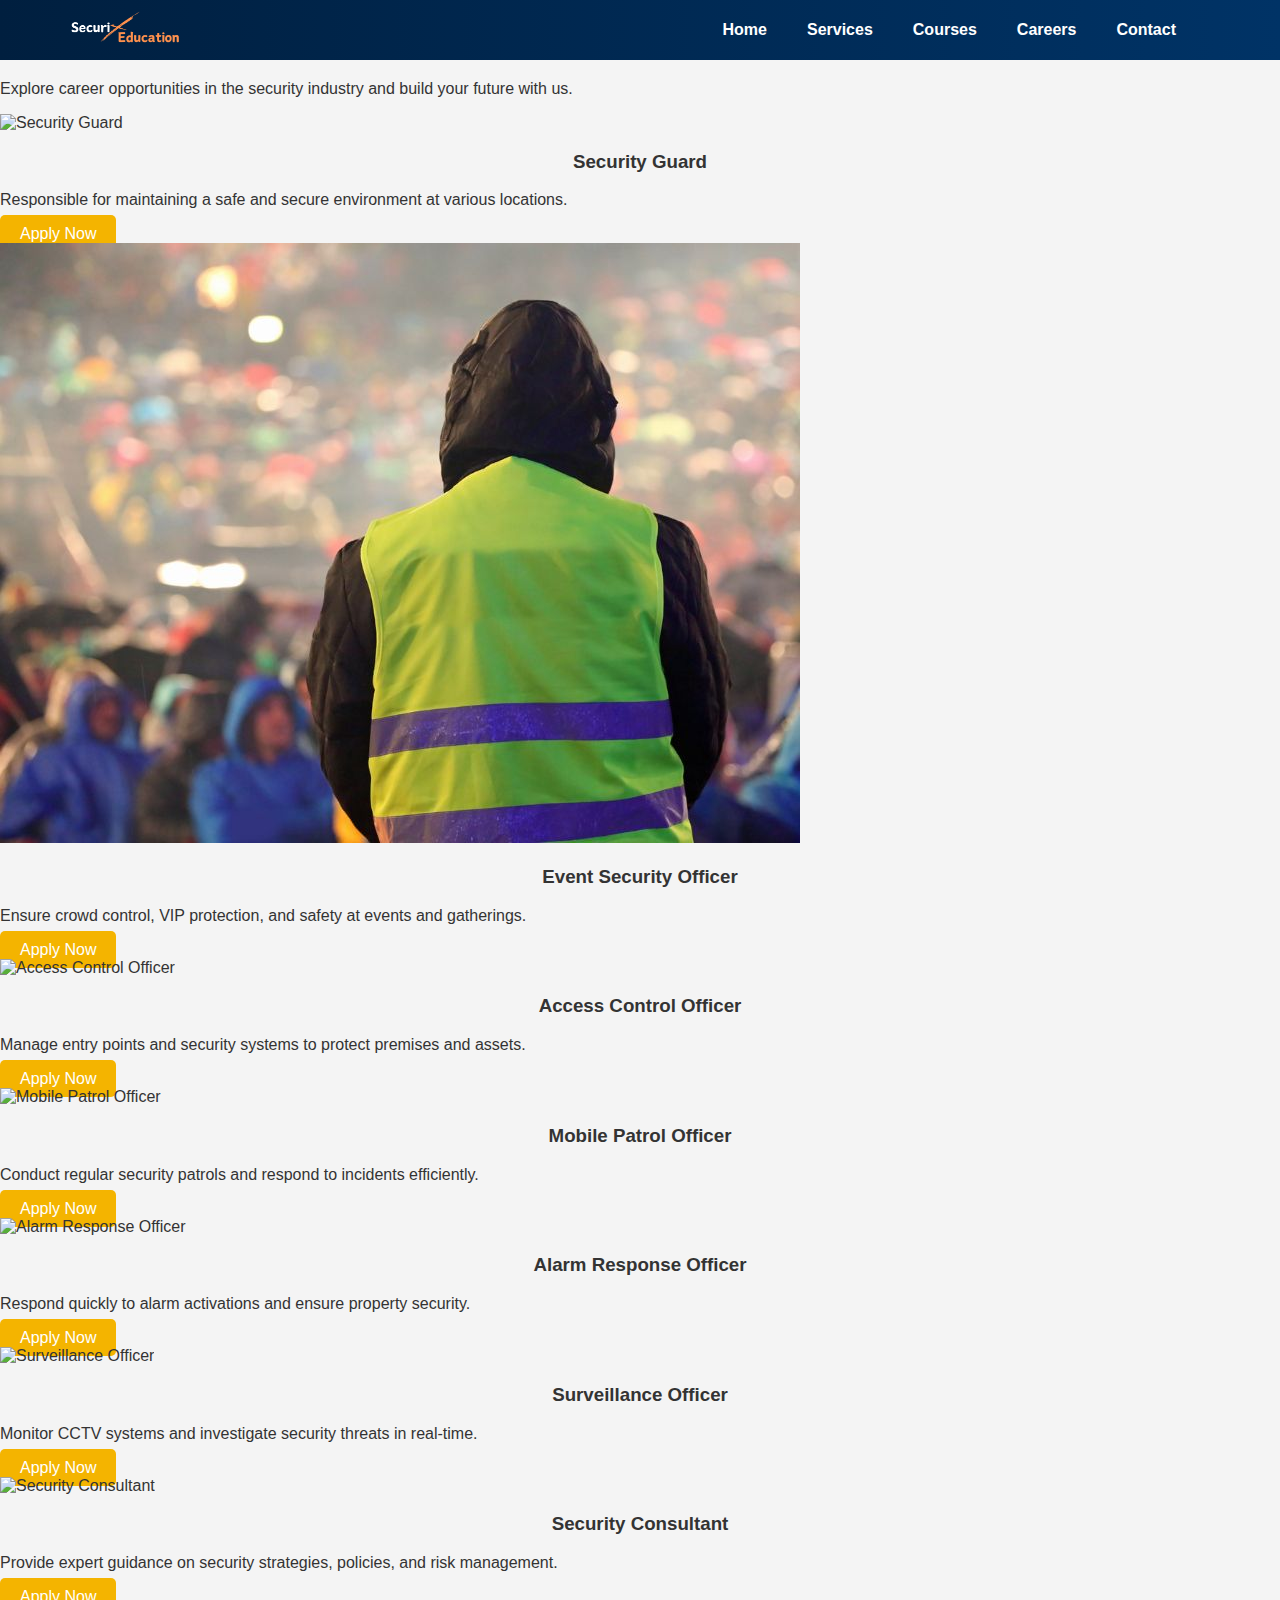
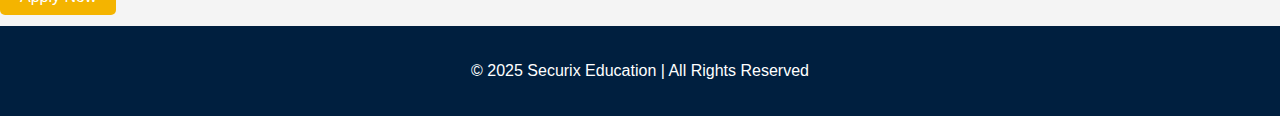
==== careers.html @ 6bcca279 "Update careers.html" ====
<!DOCTYPE html>
<html lang="en">
<head>
    <meta charset="UTF-8">
    <meta name="viewport" content="width=device-width, initial-scale=1.0">
    <link rel="icon" type="image/png" href="images/favicon.png">
    <title>Careers - Securix Education</title>
    <link rel="stylesheet" href="styles.css">
    <script defer src="script.js"></script>
</head>
<body>
    <header class="animated-header">
        <div class="logo">
            <img src="images/SXlogo.png" alt="Securix Education Logo">
        </div>
        <nav>
            <ul>
                <li><a href="index.html">Home</a></li>
                <li><a href="services.html">Services</a></li>
                <li><a href="courses.html">Courses</a></li>
                <li><a href="careers.html">Careers</a></li>
                <li><a href="contact.html">Contact</a></li>
            </ul>
        </nav>
    </header>
    
    <section id="careers-hero">
        <h1>Join Our Team</h1>
        <p>Explore career opportunities in the security industry and build your future with us.</p>
    </section>
    
    <section id="careers-list">
        <div class="career-card">
            <img src="images/security-guard.jpg" alt="Security Guard">
            <h3>Security Guard</h3>
            <p>Responsible for maintaining a safe and secure environment at various locations.</p>
            <a href="contact.html" class="btn">Apply Now</a>
        </div>
        <div class="career-card">
            <img src="images/event-security.jpg" alt="Event Security Officer">
            <h3>Event Security Officer</h3>
            <p>Ensure crowd control, VIP protection, and safety at events and gatherings.</p>
            <a href="contact.html" class="btn">Apply Now</a>
        </div>
        <div class="career-card">
            <img src="images/access-control-officer.jpg" alt="Access Control Officer">
            <h3>Access Control Officer</h3>
            <p>Manage entry points and security systems to protect premises and assets.</p>
            <a href="contact.html" class="btn">Apply Now</a>
        </div>
        <div class="career-card">
            <img src="images/mobile-patrol-officer.jpg" alt="Mobile Patrol Officer">
            <h3>Mobile Patrol Officer</h3>
            <p>Conduct regular security patrols and respond to incidents efficiently.</p>
            <a href="contact.html" class="btn">Apply Now</a>
        </div>
        <div class="career-card">
            <img src="images/alarm-response-officer.jpg" alt="Alarm Response Officer">
            <h3>Alarm Response Officer</h3>
            <p>Respond quickly to alarm activations and ensure property security.</p>
            <a href="contact.html" class="btn">Apply Now</a>
        </div>
        <div class="career-card">
            <img src="images/surveillance-officer.jpg" alt="Surveillance Officer">
            <h3>Surveillance Officer</h3>
            <p>Monitor CCTV systems and investigate security threats in real-time.</p>
            <a href="contact.html" class="btn">Apply Now</a>
        </div>
        <div class="career-card">
            <img src="images/security-consultant.jpg" alt="Security Consultant">
            <h3>Security Consultant</h3>
            <p>Provide expert guidance on security strategies, policies, and risk management.</p>
            <a href="contact.html" class="btn">Apply Now</a>
        </div>
    </section>
    
    <footer>
        <p>&copy; 2025 Securix Education | All Rights Reserved</p>
    </footer>
</body>
</html>
---- styles.css ----
/* General Styles */
body {
    font-family: 'Poppins', sans-serif;
    margin: 0;
    padding: 0;
    background: #f4f4f4;
    color: #333;
    overflow-x: hidden;
}

h1, h2, h3 {
    text-align: center;
}

/* Responsive Header */
.animated-header {
    display: flex;
    justify-content: space-between;
    align-items: center;
    padding: 10px 5%;
    background: linear-gradient(to right, #001f3f, #003366);
    color: white;
    position: fixed;
    width: 100%;
    top: 0;
    left: 0;
    z-index: 1000;
    transition: background 0.5s ease;
    flex-wrap: wrap;
    box-sizing: border-box;
}

.animated-header.scrolled {
    background: #001f3f;
}

.logo img {
    max-width: 120px;
    height: auto;
}

nav {
    flex-grow: 1;
    display: flex;
    justify-content: flex-end;
    padding-right: 30px;
}

nav ul {
    list-style: none;
    display: flex;
    flex-wrap: wrap;
    gap: 20px;
    padding: 0;
    margin: 0;
}

nav li {
    display: inline;
}

nav a {
    color: white;
    text-decoration: none;
    font-weight: 600;
    transition: color 0.3s ease;
    font-size: 16px;
    padding: 10px;
}

nav a:hover {
    color: #f4b400;
}

@media (max-width: 1024px) {
    .animated-header {
        flex-direction: column;
        text-align: center;
        padding: 8px;
    }
    
    .logo img {
        max-width: 100px;
    }
    
    nav {
        width: 100%;
        display: flex;
        justify-content: center;
        padding-right: 0;
    }
    
    nav ul {
        flex-direction: column;
        align-items: center;
        padding: 10px 0;
    }
}

/* Hero Section with Background Image */
#hero {
    height: 90vh;
    display: flex;
    justify-content: center;
    align-items: center;
    background: url('images/hero-bg.jpg') no-repeat center center/cover;
    text-align: center;
    color: white;
    position: relative;
}

.hero-content {
    animation: fadeIn 2s ease-in;
    padding: 20px;
}

.btn {
    background: #f4b400;
    padding: 10px 20px;
    text-decoration: none;
    color: white;
    border-radius: 5px;
    transition: background 0.3s ease;
}

.btn:hover {
    background: #ffcc00;
}

/* About Section with Background Image */
#about {
    background: url('images/about-bg.jpg') no-repeat center center/cover;
    padding: 80px 10%;
    color: white;
    text-align: center;
}

.about-content {
    max-width: 800px;
    margin: 0 auto;
}

/* Services Section */
#services-hero {
    padding: 100px 5% 20px;
    text-align: center;
}

.page-title {
    font-size: 2.5rem;
    font-weight: 600;
    margin-bottom: 10px;
}

#services-list {
    display: flex;
    justify-content: center;
    align-items: center;
    padding: 50px 5%;
}

.service-grid {
    display: grid;
    grid-template-columns: repeat(auto-fit, minmax(300px, 1fr));
    gap: 20px;
    width: 100%;
    max-width: 1200px;
    margin: auto;
    justify-content: center;
}

/* Service Cards */
.service-card {
    background: white;
    padding: 20px;
    box-shadow: 0 4px 8px rgba(0, 0, 0, 0.2);
    text-align: center;
    border-radius: 10px;
    overflow: hidden;
    transition: transform 0.3s ease-in-out;
}

.service-card:hover {
    transform: scale(1.05);
}

.service-card img {
    width: 100%;
    height: 200px;
    object-fit: cover;
    border-radius: 10px 10px 0 0;
}

@media (max-width: 1024px) {
    .service-grid {
        grid-template-columns: repeat(auto-fit, minmax(250px, 1fr));
    }
}

/* Courses Hero Section */
#courses-hero {
    padding: 100px 5% 20px;
    text-align: center;
}

.page-title {
    font-size: 2.5rem;
    font-weight: 600;
    margin-bottom: 10px;
}

/* Courses Grid Layout */
#courses-list {
    display: flex;
    justify-content: center;
    align-items: center;
    padding: 50px 5%;
}

.course-grid {
    display: grid;
    grid-template-columns: repeat(auto-fit, minmax(300px, 1fr));
    gap: 20px;
    width: 100%;
    max-width: 1200px;
    margin: auto;
    justify-content: center;
}

/* Course Cards */
.course-card {
    background: white;
    padding: 20px;
    box-shadow: 0 4px 8px rgba(0, 0, 0, 0.2);
    text-align: center;
    border-radius: 10px;
    overflow: hidden;
    transition: transform 0.3s ease-in-out;
}

.course-card:hover {
    transform: scale(1.05);
}

.course-card img {
    width: 100%;
    height: 200px;
    object-fit: cover;
    border-radius: 10px 10px 0 0;
}

.course-card p {
    margin: 8px 0;
    font-size: 14px;
}

.course-card .btn {
    background: #f4b400;
    padding: 10px 20px;
    text-decoration: none;
    color: white;
    border-radius: 5px;
    display: inline-block;
    margin-top: 10px;
    transition: background 0.3s ease;
}

.course-card .btn:hover {
    background: #ffcc00;
}

@media (max-width: 1024px) {
    .course-grid {
        grid-template-columns: repeat(auto-fit, minmax(250px, 1fr));
    }
}

/* Footer */
footer {
    text-align: center;
    padding: 20px;
    background: #001f3f;
    color: white;
    margin-top: 20px;
}
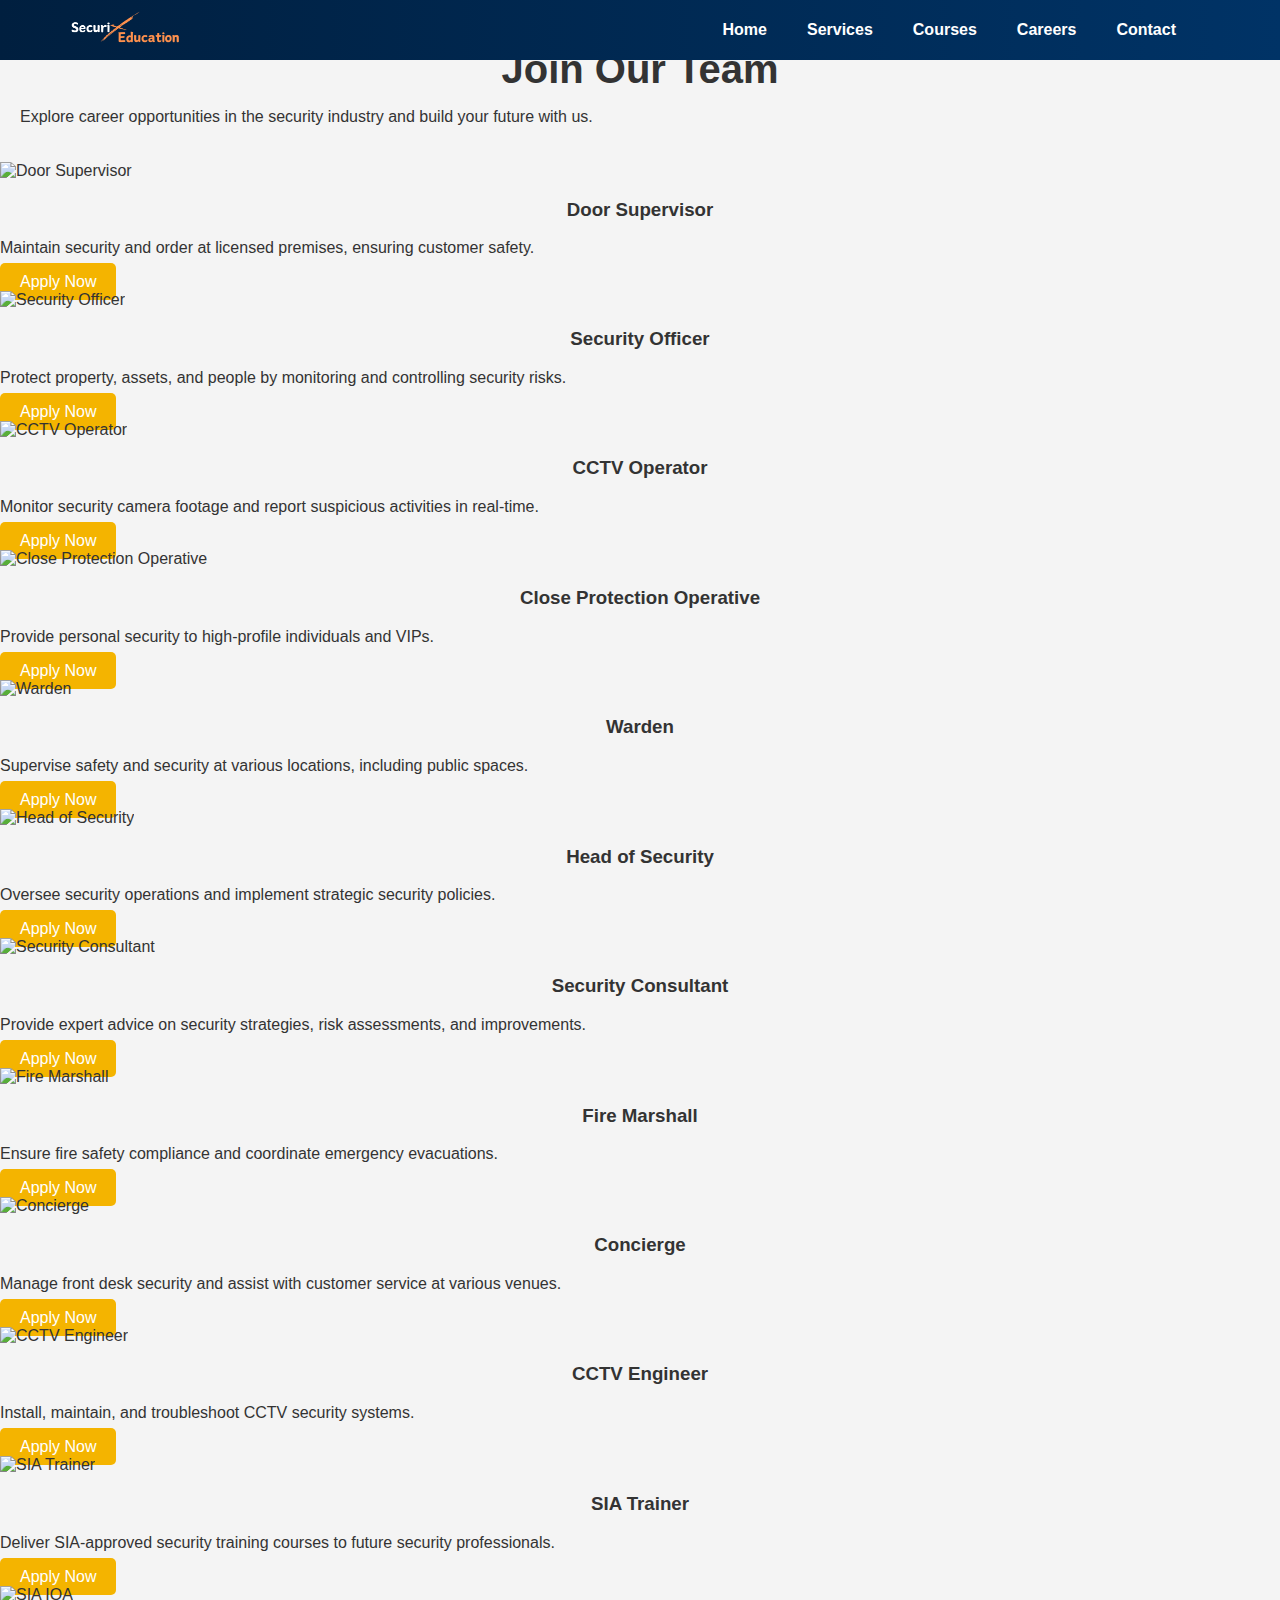
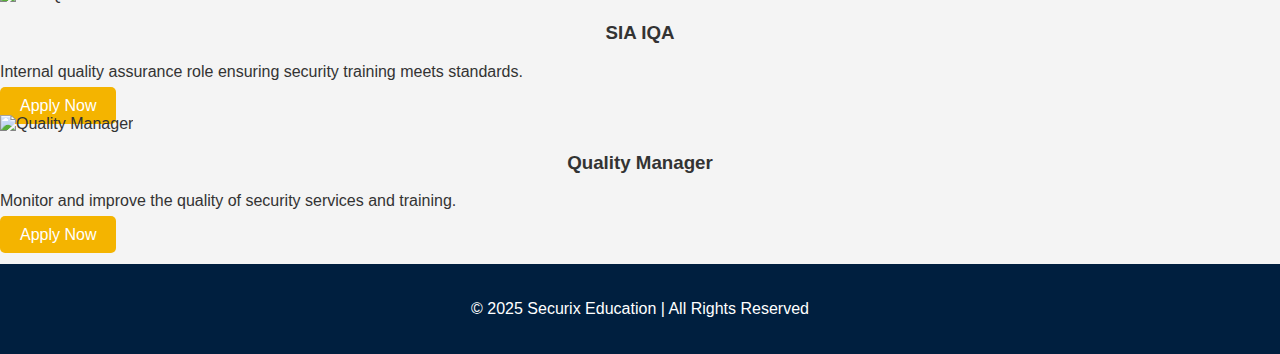
==== commit 6bdb014a: "Update careers.html" ====
--- a/careers.html
+++ b/careers.html
@@ -25,52 +25,92 @@
     </header>
     
     <section id="careers-hero">
-        <h1>Join Our Team</h1>
-        <p>Explore career opportunities in the security industry and build your future with us.</p>
+        <div class="hero-content">
+            <h1 class="page-title">Join Our Team</h1>
+            <p>Explore career opportunities in the security industry and build your future with us.</p>
+        </div>
     </section>
     
     <section id="careers-list">
-        <div class="career-card">
-            <img src="images/security-guard.jpg" alt="Security Guard">
-            <h3>Security Guard</h3>
-            <p>Responsible for maintaining a safe and secure environment at various locations.</p>
-            <a href="contact.html" class="btn">Apply Now</a>
-        </div>
-        <div class="career-card">
-            <img src="images/event-security.jpg" alt="Event Security Officer">
-            <h3>Event Security Officer</h3>
-            <p>Ensure crowd control, VIP protection, and safety at events and gatherings.</p>
-            <a href="contact.html" class="btn">Apply Now</a>
-        </div>
-        <div class="career-card">
-            <img src="images/access-control-officer.jpg" alt="Access Control Officer">
-            <h3>Access Control Officer</h3>
-            <p>Manage entry points and security systems to protect premises and assets.</p>
-            <a href="contact.html" class="btn">Apply Now</a>
-        </div>
-        <div class="career-card">
-            <img src="images/mobile-patrol-officer.jpg" alt="Mobile Patrol Officer">
-            <h3>Mobile Patrol Officer</h3>
-            <p>Conduct regular security patrols and respond to incidents efficiently.</p>
-            <a href="contact.html" class="btn">Apply Now</a>
-        </div>
-        <div class="career-card">
-            <img src="images/alarm-response-officer.jpg" alt="Alarm Response Officer">
-            <h3>Alarm Response Officer</h3>
-            <p>Respond quickly to alarm activations and ensure property security.</p>
-            <a href="contact.html" class="btn">Apply Now</a>
-        </div>
-        <div class="career-card">
-            <img src="images/surveillance-officer.jpg" alt="Surveillance Officer">
-            <h3>Surveillance Officer</h3>
-            <p>Monitor CCTV systems and investigate security threats in real-time.</p>
-            <a href="contact.html" class="btn">Apply Now</a>
-        </div>
-        <div class="career-card">
-            <img src="images/security-consultant.jpg" alt="Security Consultant">
-            <h3>Security Consultant</h3>
-            <p>Provide expert guidance on security strategies, policies, and risk management.</p>
-            <a href="contact.html" class="btn">Apply Now</a>
+        <div class="career-grid">
+            <div class="career-card">
+                <img src="images/door-supervisor.jpg" alt="Door Supervisor">
+                <h3>Door Supervisor</h3>
+                <p>Maintain security and order at licensed premises, ensuring customer safety.</p>
+                <a href="contact.html" class="btn">Apply Now</a>
+            </div>
+            <div class="career-card">
+                <img src="images/security-officer.jpg" alt="Security Officer">
+                <h3>Security Officer</h3>
+                <p>Protect property, assets, and people by monitoring and controlling security risks.</p>
+                <a href="contact.html" class="btn">Apply Now</a>
+            </div>
+            <div class="career-card">
+                <img src="images/cctv-operator.jpg" alt="CCTV Operator">
+                <h3>CCTV Operator</h3>
+                <p>Monitor security camera footage and report suspicious activities in real-time.</p>
+                <a href="contact.html" class="btn">Apply Now</a>
+            </div>
+            <div class="career-card">
+                <img src="images/close-protection.jpg" alt="Close Protection Operative">
+                <h3>Close Protection Operative</h3>
+                <p>Provide personal security to high-profile individuals and VIPs.</p>
+                <a href="contact.html" class="btn">Apply Now</a>
+            </div>
+            <div class="career-card">
+                <img src="images/warden.jpg" alt="Warden">
+                <h3>Warden</h3>
+                <p>Supervise safety and security at various locations, including public spaces.</p>
+                <a href="contact.html" class="btn">Apply Now</a>
+            </div>
+            <div class="career-card">
+                <img src="images/head-of-security.jpg" alt="Head of Security">
+                <h3>Head of Security</h3>
+                <p>Oversee security operations and implement strategic security policies.</p>
+                <a href="contact.html" class="btn">Apply Now</a>
+            </div>
+            <div class="career-card">
+                <img src="images/security-consultant.jpg" alt="Security Consultant">
+                <h3>Security Consultant</h3>
+                <p>Provide expert advice on security strategies, risk assessments, and improvements.</p>
+                <a href="contact.html" class="btn">Apply Now</a>
+            </div>
+            <div class="career-card">
+                <img src="images/fire-marshall.jpg" alt="Fire Marshall">
+                <h3>Fire Marshall</h3>
+                <p>Ensure fire safety compliance and coordinate emergency evacuations.</p>
+                <a href="contact.html" class="btn">Apply Now</a>
+            </div>
+            <div class="career-card">
+                <img src="images/concierge.jpg" alt="Concierge">
+                <h3>Concierge</h3>
+                <p>Manage front desk security and assist with customer service at various venues.</p>
+                <a href="contact.html" class="btn">Apply Now</a>
+            </div>
+            <div class="career-card">
+                <img src="images/cctv-engineer.jpg" alt="CCTV Engineer">
+                <h3>CCTV Engineer</h3>
+                <p>Install, maintain, and troubleshoot CCTV security systems.</p>
+                <a href="contact.html" class="btn">Apply Now</a>
+            </div>
+            <div class="career-card">
+                <img src="images/sia-trainer.jpg" alt="SIA Trainer">
+                <h3>SIA Trainer</h3>
+                <p>Deliver SIA-approved security training courses to future security professionals.</p>
+                <a href="contact.html" class="btn">Apply Now</a>
+            </div>
+            <div class="career-card">
+                <img src="images/sia-iqa.jpg" alt="SIA IQA">
+                <h3>SIA IQA</h3>
+                <p>Internal quality assurance role ensuring security training meets standards.</p>
+                <a href="contact.html" class="btn">Apply Now</a>
+            </div>
+            <div class="career-card">
+                <img src="images/quality-manager.jpg" alt="Quality Manager">
+                <h3>Quality Manager</h3>
+                <p>Monitor and improve the quality of security services and training.</p>
+                <a href="contact.html" class="btn">Apply Now</a>
+            </div>
         </div>
     </section>
     
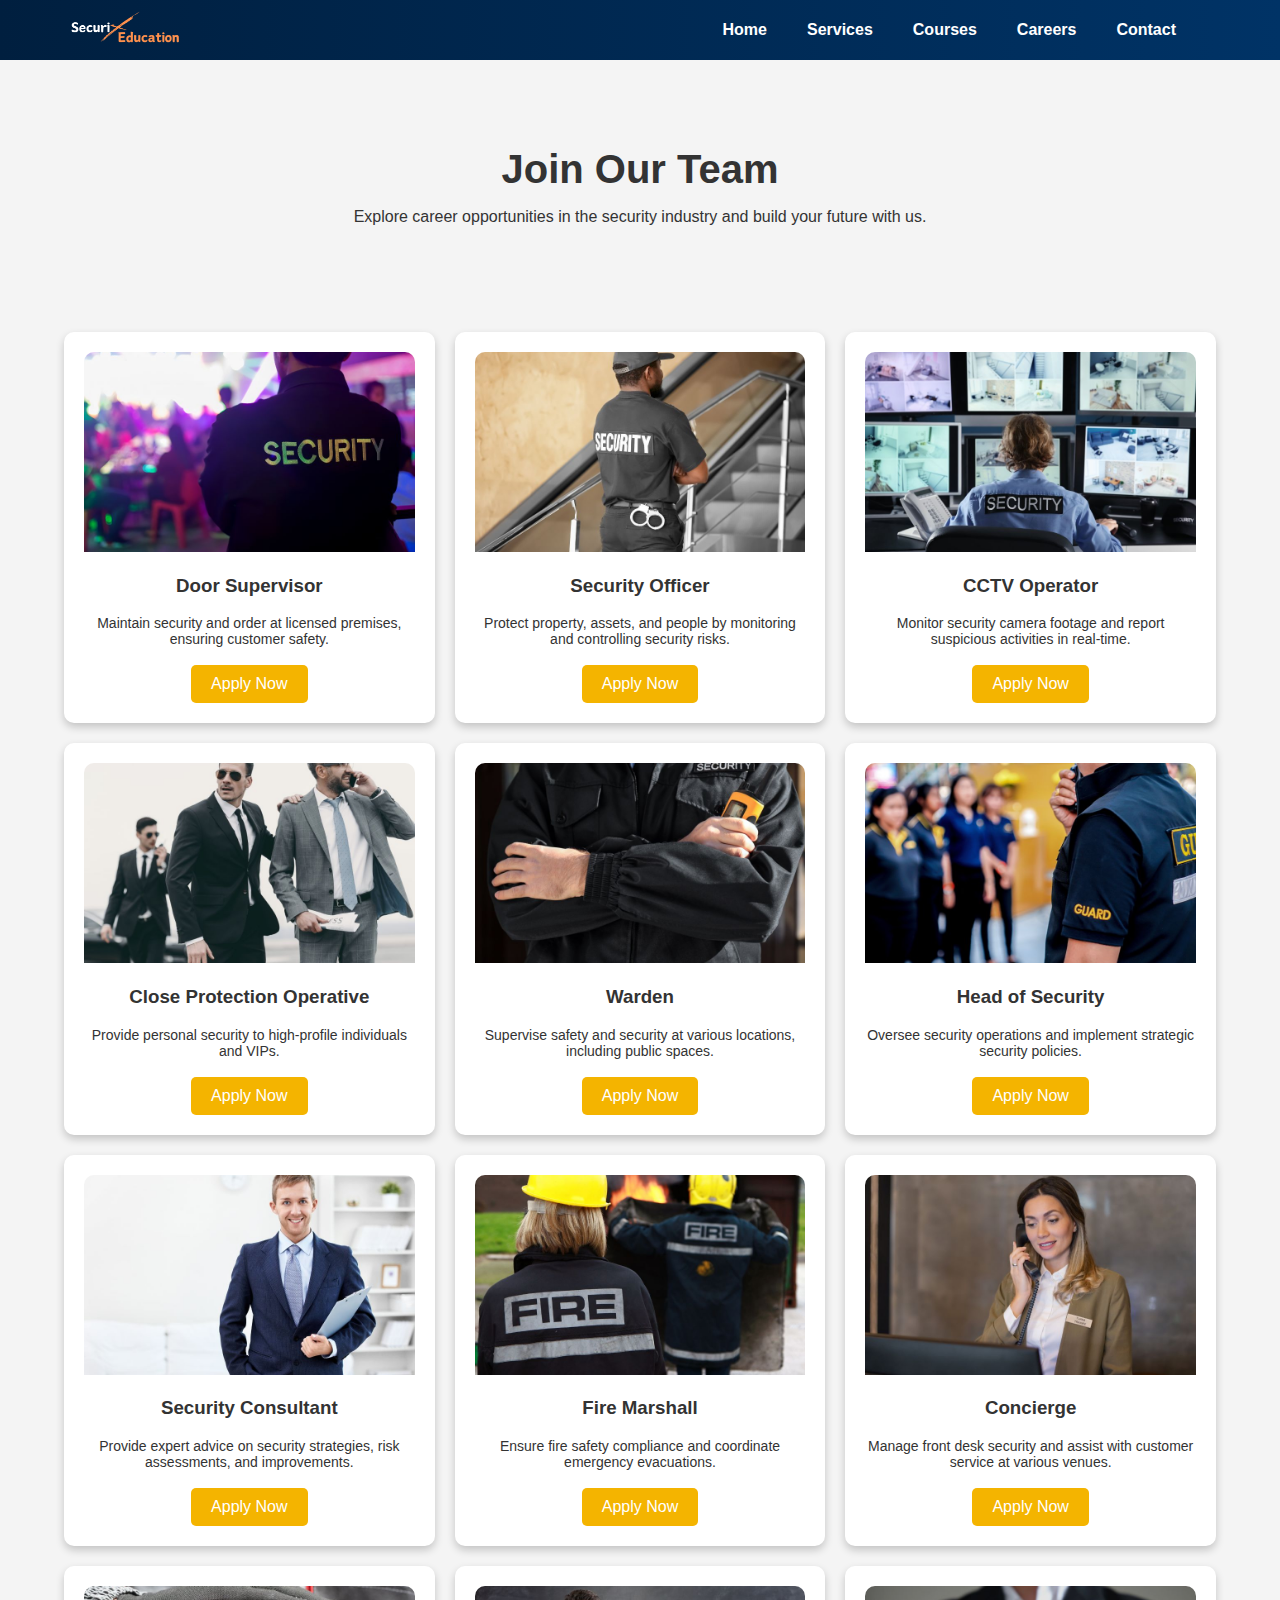
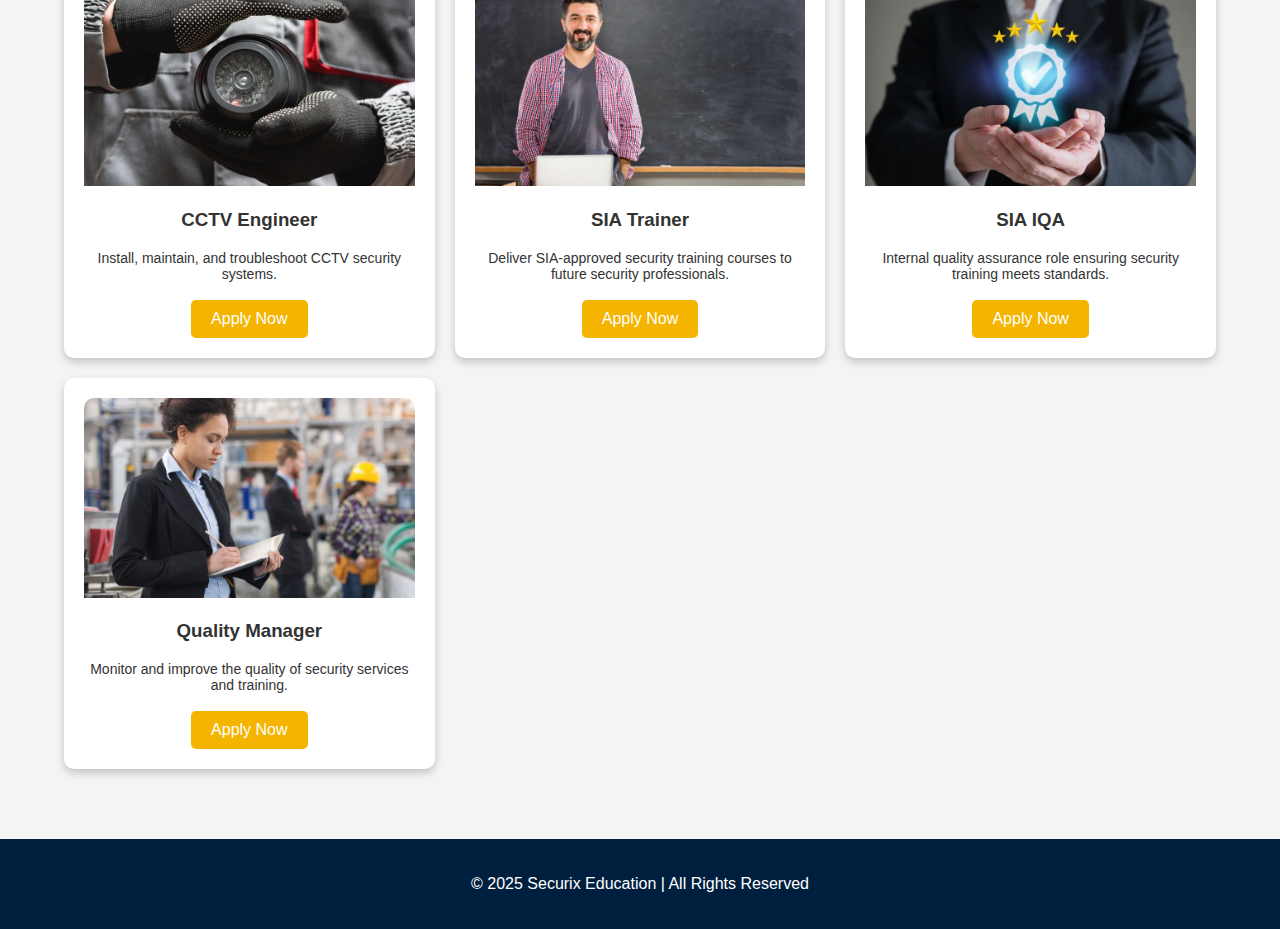
==== commit 24912562: "Update careers.html" ====
--- a/careers.html
+++ b/careers.html
@@ -15,11 +15,11 @@
         </div>
         <nav>
             <ul>
-                <li><a href="index.html">Home</a></li>
-                <li><a href="services.html">Services</a></li>
-                <li><a href="courses.html">Courses</a></li>
-                <li><a href="careers.html">Careers</a></li>
-                <li><a href="contact.html">Contact</a></li>
+                <li><a href="index">Home</a></li>
+                <li><a href="services">Services</a></li>
+                <li><a href="courses">Courses</a></li>
+                <li><a href="careers">Careers</a></li>
+                <li><a href="contact">Contact</a></li>
             </ul>
         </nav>
     </header>
@@ -37,79 +37,79 @@
                 <img src="images/door-supervisor.jpg" alt="Door Supervisor">
                 <h3>Door Supervisor</h3>
                 <p>Maintain security and order at licensed premises, ensuring customer safety.</p>
-                <a href="contact.html" class="btn">Apply Now</a>
+                <a href="contact" class="btn">Apply Now</a>
             </div>
             <div class="career-card">
                 <img src="images/security-officer.jpg" alt="Security Officer">
                 <h3>Security Officer</h3>
                 <p>Protect property, assets, and people by monitoring and controlling security risks.</p>
-                <a href="contact.html" class="btn">Apply Now</a>
+                <a href="contact" class="btn">Apply Now</a>
             </div>
             <div class="career-card">
                 <img src="images/cctv-operator.jpg" alt="CCTV Operator">
                 <h3>CCTV Operator</h3>
                 <p>Monitor security camera footage and report suspicious activities in real-time.</p>
-                <a href="contact.html" class="btn">Apply Now</a>
+                <a href="contact" class="btn">Apply Now</a>
             </div>
             <div class="career-card">
                 <img src="images/close-protection.jpg" alt="Close Protection Operative">
                 <h3>Close Protection Operative</h3>
                 <p>Provide personal security to high-profile individuals and VIPs.</p>
-                <a href="contact.html" class="btn">Apply Now</a>
+                <a href="contact" class="btn">Apply Now</a>
             </div>
             <div class="career-card">
                 <img src="images/warden.jpg" alt="Warden">
                 <h3>Warden</h3>
                 <p>Supervise safety and security at various locations, including public spaces.</p>
-                <a href="contact.html" class="btn">Apply Now</a>
+                <a href="contact" class="btn">Apply Now</a>
             </div>
             <div class="career-card">
                 <img src="images/head-of-security.jpg" alt="Head of Security">
                 <h3>Head of Security</h3>
                 <p>Oversee security operations and implement strategic security policies.</p>
-                <a href="contact.html" class="btn">Apply Now</a>
+                <a href="contact" class="btn">Apply Now</a>
             </div>
             <div class="career-card">
                 <img src="images/security-consultant.jpg" alt="Security Consultant">
                 <h3>Security Consultant</h3>
                 <p>Provide expert advice on security strategies, risk assessments, and improvements.</p>
-                <a href="contact.html" class="btn">Apply Now</a>
+                <a href="contact" class="btn">Apply Now</a>
             </div>
             <div class="career-card">
                 <img src="images/fire-marshall.jpg" alt="Fire Marshall">
                 <h3>Fire Marshall</h3>
                 <p>Ensure fire safety compliance and coordinate emergency evacuations.</p>
-                <a href="contact.html" class="btn">Apply Now</a>
+                <a href="contact" class="btn">Apply Now</a>
             </div>
             <div class="career-card">
                 <img src="images/concierge.jpg" alt="Concierge">
                 <h3>Concierge</h3>
                 <p>Manage front desk security and assist with customer service at various venues.</p>
-                <a href="contact.html" class="btn">Apply Now</a>
+                <a href="contact" class="btn">Apply Now</a>
             </div>
             <div class="career-card">
                 <img src="images/cctv-engineer.jpg" alt="CCTV Engineer">
                 <h3>CCTV Engineer</h3>
                 <p>Install, maintain, and troubleshoot CCTV security systems.</p>
-                <a href="contact.html" class="btn">Apply Now</a>
+                <a href="contact" class="btn">Apply Now</a>
             </div>
             <div class="career-card">
                 <img src="images/sia-trainer.jpg" alt="SIA Trainer">
                 <h3>SIA Trainer</h3>
                 <p>Deliver SIA-approved security training courses to future security professionals.</p>
-                <a href="contact.html" class="btn">Apply Now</a>
+                <a href="contact" class="btn">Apply Now</a>
             </div>
             <div class="career-card">
                 <img src="images/sia-iqa.jpg" alt="SIA IQA">
                 <h3>SIA IQA</h3>
                 <p>Internal quality assurance role ensuring security training meets standards.</p>
-                <a href="contact.html" class="btn">Apply Now</a>
+                <a href="contact" class="btn">Apply Now</a>
             </div>
             <div class="career-card">
                 <img src="images/quality-manager.jpg" alt="Quality Manager">
                 <h3>Quality Manager</h3>
                 <p>Monitor and improve the quality of security services and training.</p>
-                <a href="contact.html" class="btn">Apply Now</a>
+                <a href="contact" class="btn">Apply Now</a>
             </div>
         </div>
     </section>
--- a/styles.css
+++ b/styles.css
@@ -275,6 +275,216 @@
     }
 }
 
+/* Careers Hero Section */
+#careers-hero {
+    padding: 100px 5% 20px;
+    text-align: center;
+}
+
+.page-title {
+    font-size: 2.5rem;
+    font-weight: 600;
+    margin-bottom: 10px;
+}
+
+/* Careers Grid Layout */
+#careers-list {
+    display: flex;
+    justify-content: center;
+    align-items: center;
+    padding: 50px 5%;
+}
+
+.career-grid {
+    display: grid;
+    grid-template-columns: repeat(auto-fit, minmax(300px, 1fr));
+    gap: 20px;
+    width: 100%;
+    max-width: 1200px;
+    margin: auto;
+    justify-content: center;
+}
+
+/* Career Cards */
+.career-card {
+    background: white;
+    padding: 20px;
+    box-shadow: 0 4px 8px rgba(0, 0, 0, 0.2);
+    text-align: center;
+    border-radius: 10px;
+    overflow: hidden;
+    transition: transform 0.3s ease-in-out;
+}
+
+.career-card:hover {
+    transform: scale(1.05);
+}
+
+.career-card img {
+    width: 100%;
+    height: 200px;
+    object-fit: cover;
+    border-radius: 10px 10px 0 0;
+}
+
+.career-card p {
+    margin: 8px 0;
+    font-size: 14px;
+}
+
+.career-card .btn {
+    background: #f4b400;
+    padding: 10px 20px;
+    text-decoration: none;
+    color: white;
+    border-radius: 5px;
+    display: inline-block;
+    margin-top: 10px;
+    transition: background 0.3s ease;
+}
+
+.career-card .btn:hover {
+    background: #ffcc00;
+}
+
+@media (max-width: 1024px) {
+    .career-grid {
+        grid-template-columns: repeat(auto-fit, minmax(250px, 1fr));
+    }
+}
+
+/* Contact Page Styling */
+#contact-hero {
+    padding: 100px 5% 20px;
+    text-align: center;
+    background: url('images/contact-bg.jpg') no-repeat center center/cover;
+    color: white;
+}
+
+.page-title {
+    font-size: 2.5rem;
+    font-weight: 600;
+    margin-bottom: 10px;
+}
+
+/* Contact Information Section */
+.contact-section {
+    padding: 50px 5%;
+    max-width: 1200px;
+    margin: auto;
+}
+
+.contact-container {
+    display: flex;
+    justify-content: space-between;
+    align-items: center;
+    flex-wrap: wrap;
+}
+
+.contact-details {
+    flex: 1;
+    padding-right: 20px;
+}
+
+.contact-details h2 {
+    font-size: 2rem;
+    margin-bottom: 20px;
+}
+
+.contact-details p {
+    font-size: 1.2rem;
+    margin: 10px 0;
+}
+
+.contact-image {
+    flex: 1;
+    text-align: center;
+}
+
+.contact-image img {
+    width: 100%;
+    max-width: 500px;
+    border-radius: 10px;
+}
+
+/* FAQ Section */
+#faq {
+    padding: 50px 5%;
+    max-width: 1000px;
+    margin: auto;
+    background: #f4f4f4;
+    border-radius: 10px;
+    box-shadow: 0 4px 8px rgba(0, 0, 0, 0.1);
+}
+
+#faq h2 {
+    text-align: center;
+    margin-bottom: 20px;
+}
+
+.faq-container {
+    display: flex;
+    flex-direction: column;
+    gap: 15px;
+}
+
+.faq-item {
+    background: white;
+    padding: 20px;
+    border-radius: 8px;
+    box-shadow: 0 4px 8px rgba(0, 0, 0, 0.1);
+    transition: transform 0.3s ease-in-out;
+    cursor: pointer;
+}
+
+.faq-item:hover {
+    transform: scale(1.02);
+}
+
+.faq-item h3 {
+    font-size: 1.5rem;
+    margin-bottom: 10px;
+}
+
+.faq-item p {
+    font-size: 1rem;
+    display: none;
+}
+
+.faq-item.active p {
+    display: block;
+}
+
+.faq-item a {
+    color: #f4b400;
+    text-decoration: none;
+    font-weight: bold;
+}
+
+.faq-item a:hover {
+    text-decoration: underline;
+}
+
+@media (max-width: 1024px) {
+    .contact-container {
+        flex-direction: column;
+        text-align: center;
+    }
+    
+    .contact-details {
+        padding-right: 0;
+        margin-bottom: 20px;
+    }
+
+    .faq-item h3 {
+        font-size: 1.3rem;
+    }
+
+    .faq-item p {
+        font-size: 0.9rem;
+    }
+}
+
 /* Footer */
 footer {
     text-align: center;
